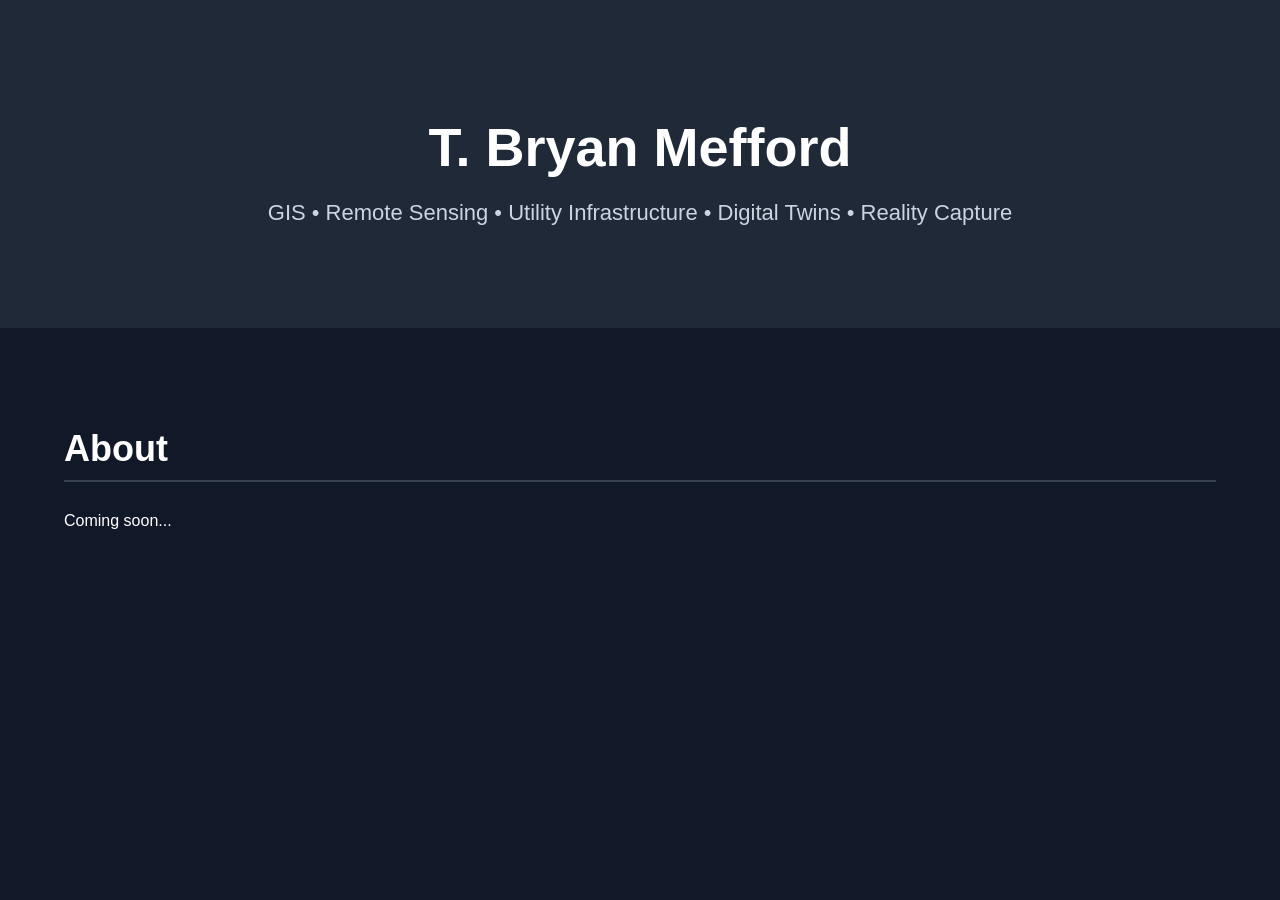
==== index.html @ 76da5a2f "Update index.html" ====
<!DOCTYPE html>
<html lang="en">
<head>
<meta charset="UTF-8">
<meta name="viewport" content="width=device-width, initial-scale=1.0">

<title>T. Bryan Mefford | GIS Portfolio</title>

<style>

body{
    margin:0;
    font-family:Arial, Helvetica, sans-serif;
    background:#111827;
    color:white;
}

header{
    background:#1f2937;
    padding:80px 20px;
    text-align:center;
}

header h1{
    font-size:54px;
    margin-bottom:15px;
}

header p{
    font-size:22px;
    color:#cbd5e1;
}

section{
    width:90%;
    max-width:1200px;
    margin:auto;
    padding:70px 0;
}

h2{
    font-size:36px;
    border-bottom:2px solid #374151;
    padding-bottom:10px;
}

</style>

</head>

<body>

<header>

<h1>T. Bryan Mefford</h1>

<p>
GIS • Remote Sensing • Utility Infrastructure • Digital Twins • Reality Capture
</p>

</header>

<section>

<h2>About</h2>

<p>
Coming soon...
</p>

</section>

</body>

</html>
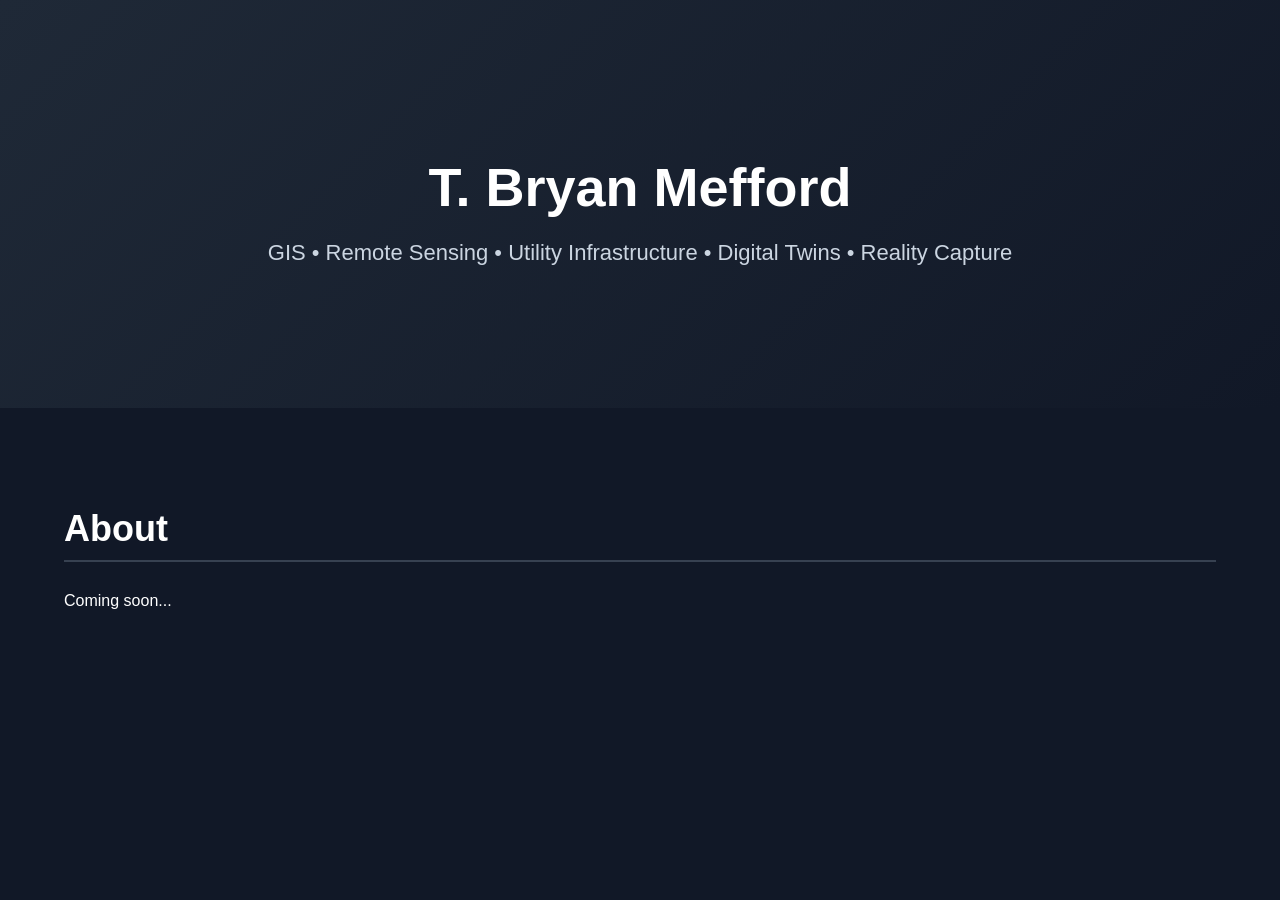
==== commit 9186b964: "Update index.html" ====
--- a/index.html
+++ b/index.html
@@ -16,8 +16,8 @@
 }
 
 header{
-    background:#1f2937;
-    padding:80px 20px;
+    background:linear-gradient(135deg,#1f2937,#111827);
+    padding:120px 20px;
     text-align:center;
 }
 
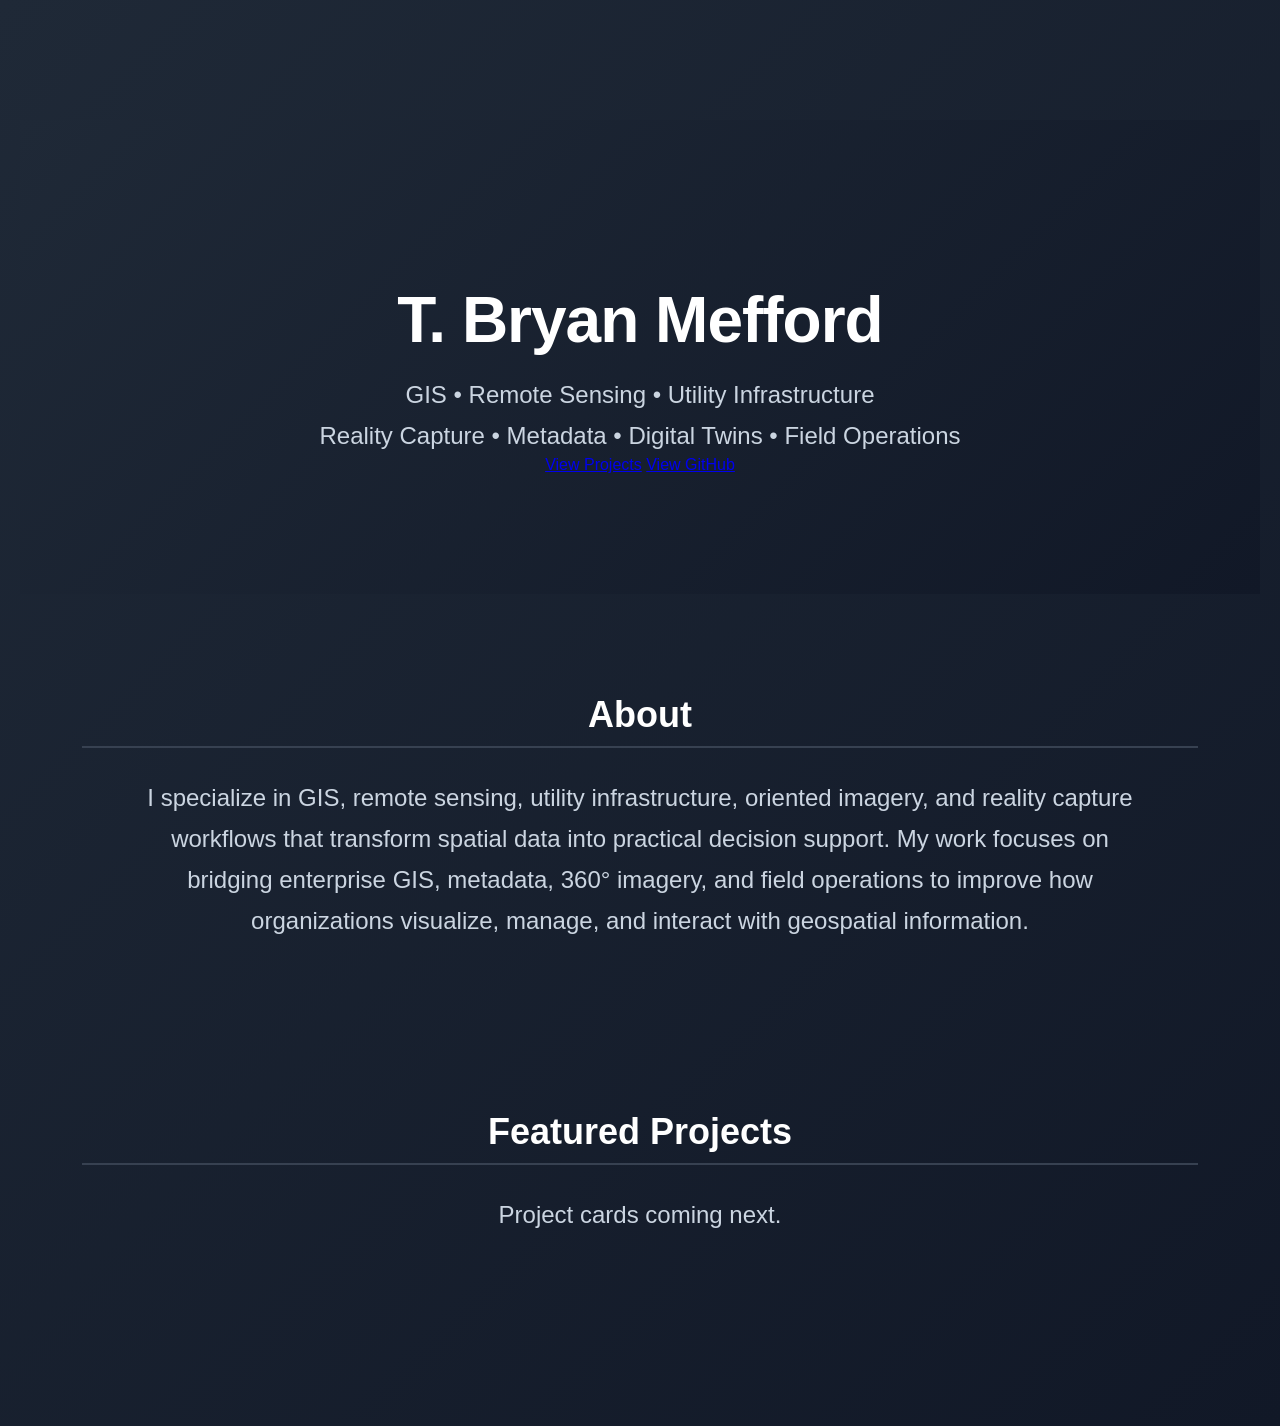
==== commit 3e78e4b2: "Build initial portfolio homepage" ====
--- a/index.html
+++ b/index.html
@@ -22,13 +22,45 @@
 }
 
 header h1{
-    font-size:54px;
-    margin-bottom:15px;
+    font-size:64px;
+    margin-bottom:18px;
+    font-weight:700;
+    letter-spacing:-1px;
 }
 
 header p{
-    font-size:22px;
+    .subtitle{
+    font-weight:600;
+}
+
+.tagline{
+    margin-top:18px;
+    color:#93c5fd;
+}
+
+.hero-buttons{
+    margin-top:35px;
+}
+
+.hero-buttons a{
+    display:inline-block;
+    margin:10px;
+    padding:14px 26px;
+    border:1px solid #60a5fa;
+    border-radius:8px;
+    color:white;
+    text-decoration:none;
+    font-weight:600;
+}
+
+.hero-buttons a:hover{
+    background:#2563eb;
+}
+    font-size:24px;
     color:#cbd5e1;
+    max-width:1000px;
+    margin:auto;
+    line-height:1.7;
 }
 
 section{
@@ -52,20 +84,41 @@
 
 <header>
 
+<header>
+
 <h1>T. Bryan Mefford</h1>
 
-<p>
-GIS • Remote Sensing • Utility Infrastructure • Digital Twins • Reality Capture
+<p class="subtitle">
+GIS • Remote Sensing • Utility Infrastructure
 </p>
+
+<p class="tagline">
+Reality Capture • Metadata • Digital Twins • Field Operations
+</p>
+
+<div class="hero-buttons">
+  <a href="#projects">View Projects</a>
+  <a href="https://github.com/TBMeffordGIS" target="_blank">View GitHub</a>
+</div>
 
 </header>
 
-<section>
+<section id="about">
 
 <h2>About</h2>
 
 <p>
-Coming soon...
+I specialize in GIS, remote sensing, utility infrastructure, oriented imagery, and reality capture workflows that transform spatial data into practical decision support. My work focuses on bridging enterprise GIS, metadata, 360° imagery, and field operations to improve how organizations visualize, manage, and interact with geospatial information.
+</p>
+
+</section>
+
+<section id="projects">
+
+<h2>Featured Projects</h2>
+
+<p>
+Project cards coming next.
 </p>
 
 </section>
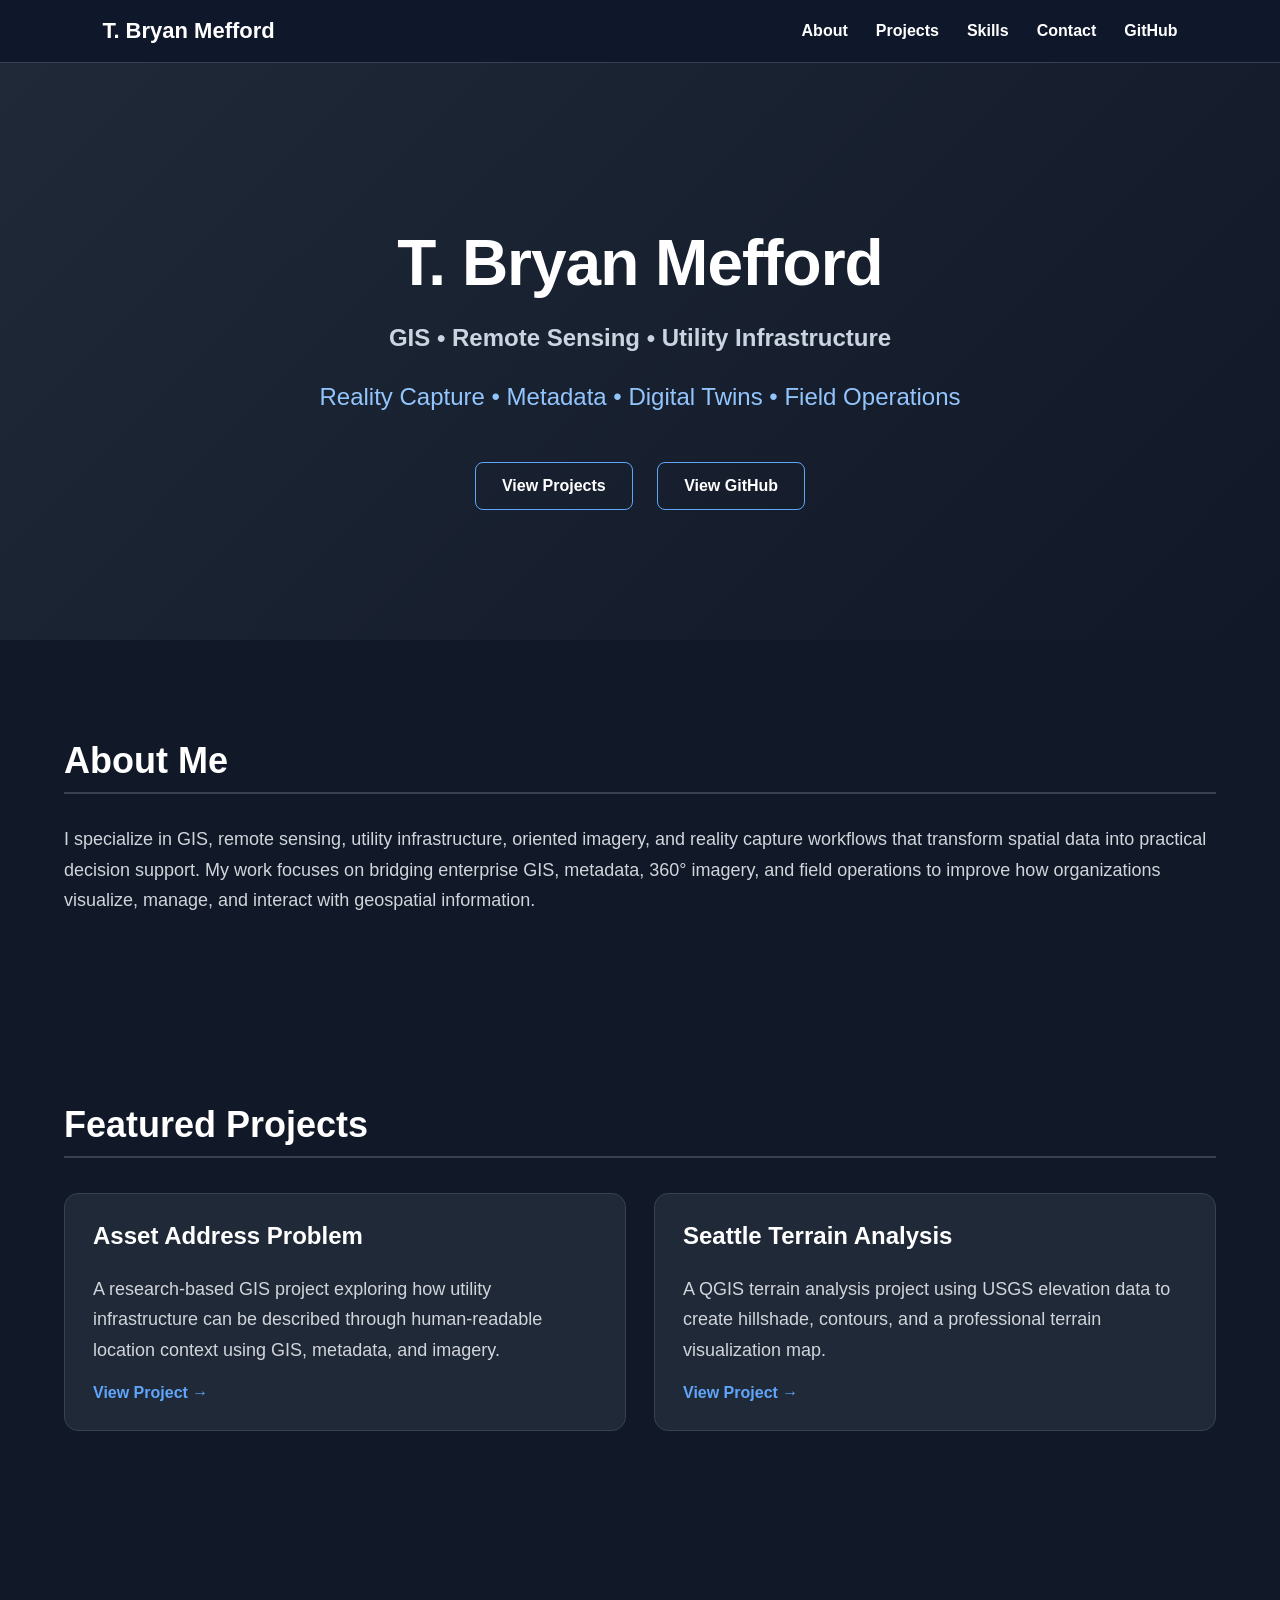
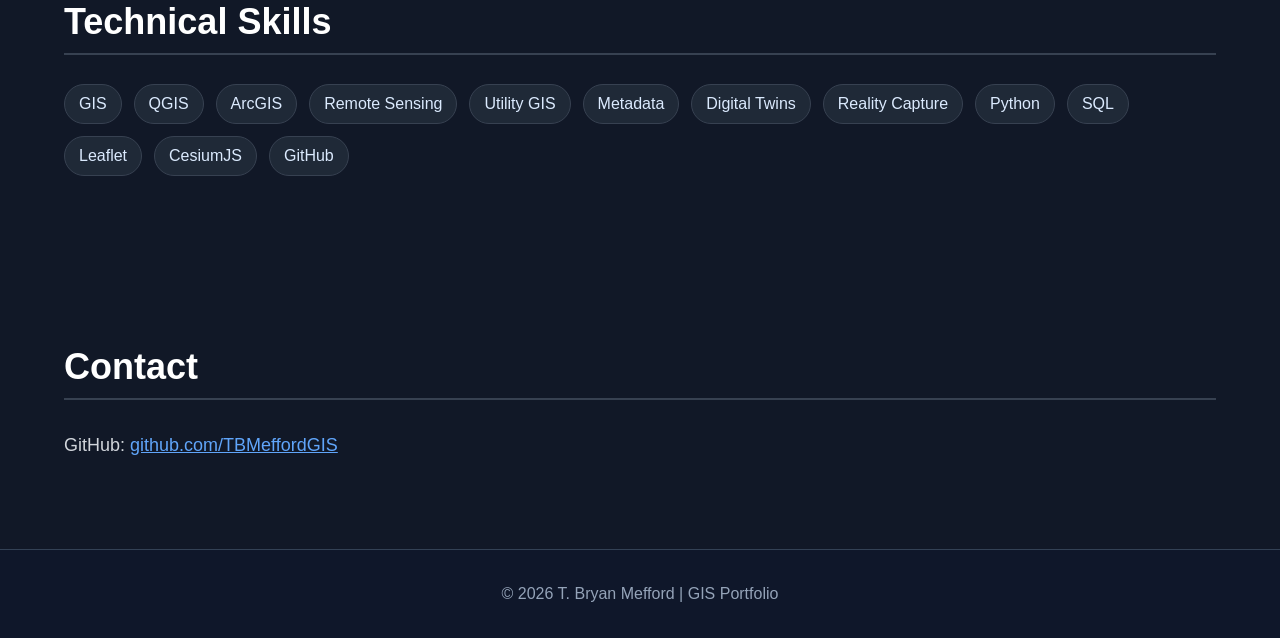
==== commit 6036b77d: "Update index.html" ====
--- a/index.html
+++ b/index.html
@@ -7,12 +7,46 @@
 <title>T. Bryan Mefford | GIS Portfolio</title>
 
 <style>
-
 body{
     margin:0;
     font-family:Arial, Helvetica, sans-serif;
     background:#111827;
     color:white;
+}
+
+nav{
+    position:sticky;
+    top:0;
+    background:#0f172a;
+    display:flex;
+    justify-content:space-between;
+    align-items:center;
+    padding:18px 8%;
+    z-index:1000;
+    border-bottom:1px solid #334155;
+}
+
+nav .logo{
+    font-size:22px;
+    font-weight:bold;
+}
+
+nav ul{
+    list-style:none;
+    display:flex;
+    gap:28px;
+    margin:0;
+    padding:0;
+}
+
+nav a{
+    color:white;
+    text-decoration:none;
+    font-weight:600;
+}
+
+nav a:hover{
+    color:#60a5fa;
 }
 
 header{
@@ -29,7 +63,14 @@
 }
 
 header p{
-    .subtitle{
+    font-size:24px;
+    color:#cbd5e1;
+    max-width:1000px;
+    margin:auto;
+    line-height:1.7;
+}
+
+.subtitle{
     font-weight:600;
 }
 
@@ -56,12 +97,6 @@
 .hero-buttons a:hover{
     background:#2563eb;
 }
-    font-size:24px;
-    color:#cbd5e1;
-    max-width:1000px;
-    margin:auto;
-    line-height:1.7;
-}
 
 section{
     width:90%;
@@ -76,53 +111,157 @@
     padding-bottom:10px;
 }
 
+p{
+    font-size:18px;
+    line-height:1.7;
+    color:#d1d5db;
+}
+
+.project-grid{
+    display:grid;
+    grid-template-columns:repeat(auto-fit,minmax(280px,1fr));
+    gap:28px;
+    margin-top:35px;
+}
+
+.project-card{
+    background:#1f2937;
+    border:1px solid #374151;
+    border-radius:14px;
+    padding:28px;
+}
+
+.project-card h3{
+    margin-top:0;
+    font-size:24px;
+    color:white;
+}
+
+.project-card a{
+    color:#60a5fa;
+    font-weight:bold;
+    text-decoration:none;
+}
+
+.skills{
+    display:flex;
+    flex-wrap:wrap;
+    gap:12px;
+    margin-top:25px;
+}
+
+.skills span{
+    background:#1f2937;
+    border:1px solid #374151;
+    padding:10px 14px;
+    border-radius:999px;
+    color:#dbeafe;
+}
+
+footer{
+    background:#0f172a;
+    text-align:center;
+    padding:35px 20px;
+    color:#94a3b8;
+    border-top:1px solid #334155;
+}
 </style>
 
 </head>
 
 <body>
 
+<nav>
+    <div class="logo">T. Bryan Mefford</div>
+    <ul>
+        <li><a href="#about">About</a></li>
+        <li><a href="#projects">Projects</a></li>
+        <li><a href="#skills">Skills</a></li>
+        <li><a href="#contact">Contact</a></li>
+        <li><a href="https://github.com/TBMeffordGIS" target="_blank">GitHub</a></li>
+    </ul>
+</nav>
+
 <header>
-
-<header>
-
-<h1>T. Bryan Mefford</h1>
-
-<p class="subtitle">
-GIS • Remote Sensing • Utility Infrastructure
-</p>
-
-<p class="tagline">
-Reality Capture • Metadata • Digital Twins • Field Operations
-</p>
-
-<div class="hero-buttons">
-  <a href="#projects">View Projects</a>
-  <a href="https://github.com/TBMeffordGIS" target="_blank">View GitHub</a>
-</div>
-
+    <h1>T. Bryan Mefford</h1>
+
+    <p class="subtitle">
+        GIS • Remote Sensing • Utility Infrastructure
+    </p>
+
+    <p class="tagline">
+        Reality Capture • Metadata • Digital Twins • Field Operations
+    </p>
+
+    <div class="hero-buttons">
+        <a href="#projects">View Projects</a>
+        <a href="https://github.com/TBMeffordGIS" target="_blank">View GitHub</a>
+    </div>
 </header>
 
 <section id="about">
-
-<h2>About</h2>
-
-<p>
-I specialize in GIS, remote sensing, utility infrastructure, oriented imagery, and reality capture workflows that transform spatial data into practical decision support. My work focuses on bridging enterprise GIS, metadata, 360° imagery, and field operations to improve how organizations visualize, manage, and interact with geospatial information.
-</p>
-
+    <h2>About Me</h2>
+
+    <p>
+        I specialize in GIS, remote sensing, utility infrastructure, oriented imagery, and reality capture workflows that transform spatial data into practical decision support. My work focuses on bridging enterprise GIS, metadata, 360° imagery, and field operations to improve how organizations visualize, manage, and interact with geospatial information.
+    </p>
 </section>
 
 <section id="projects">
-
-<h2>Featured Projects</h2>
-
-<p>
-Project cards coming next.
-</p>
-
-</section>
+    <h2>Featured Projects</h2>
+
+    <div class="project-grid">
+
+        <div class="project-card">
+            <h3>Asset Address Problem</h3>
+            <p>
+                A research-based GIS project exploring how utility infrastructure can be described through human-readable location context using GIS, metadata, and imagery.
+            </p>
+            <a href="Asset-Address-Problem/">View Project →</a>
+        </div>
+
+        <div class="project-card">
+            <h3>Seattle Terrain Analysis</h3>
+            <p>
+                A QGIS terrain analysis project using USGS elevation data to create hillshade, contours, and a professional terrain visualization map.
+            </p>
+            <a href="Seattle-Terrain-Analysis/">View Project →</a>
+        </div>
+
+    </div>
+</section>
+
+<section id="skills">
+    <h2>Technical Skills</h2>
+
+    <div class="skills">
+        <span>GIS</span>
+        <span>QGIS</span>
+        <span>ArcGIS</span>
+        <span>Remote Sensing</span>
+        <span>Utility GIS</span>
+        <span>Metadata</span>
+        <span>Digital Twins</span>
+        <span>Reality Capture</span>
+        <span>Python</span>
+        <span>SQL</span>
+        <span>Leaflet</span>
+        <span>CesiumJS</span>
+        <span>GitHub</span>
+    </div>
+</section>
+
+<section id="contact">
+    <h2>Contact</h2>
+
+    <p>
+        GitHub: <a href="https://github.com/TBMeffordGIS" target="_blank" style="color:#60a5fa;">github.com/TBMeffordGIS</a>
+    </p>
+</section>
+
+<footer>
+    © 2026 T. Bryan Mefford | GIS Portfolio
+</footer>
 
 </body>
-
 </html>
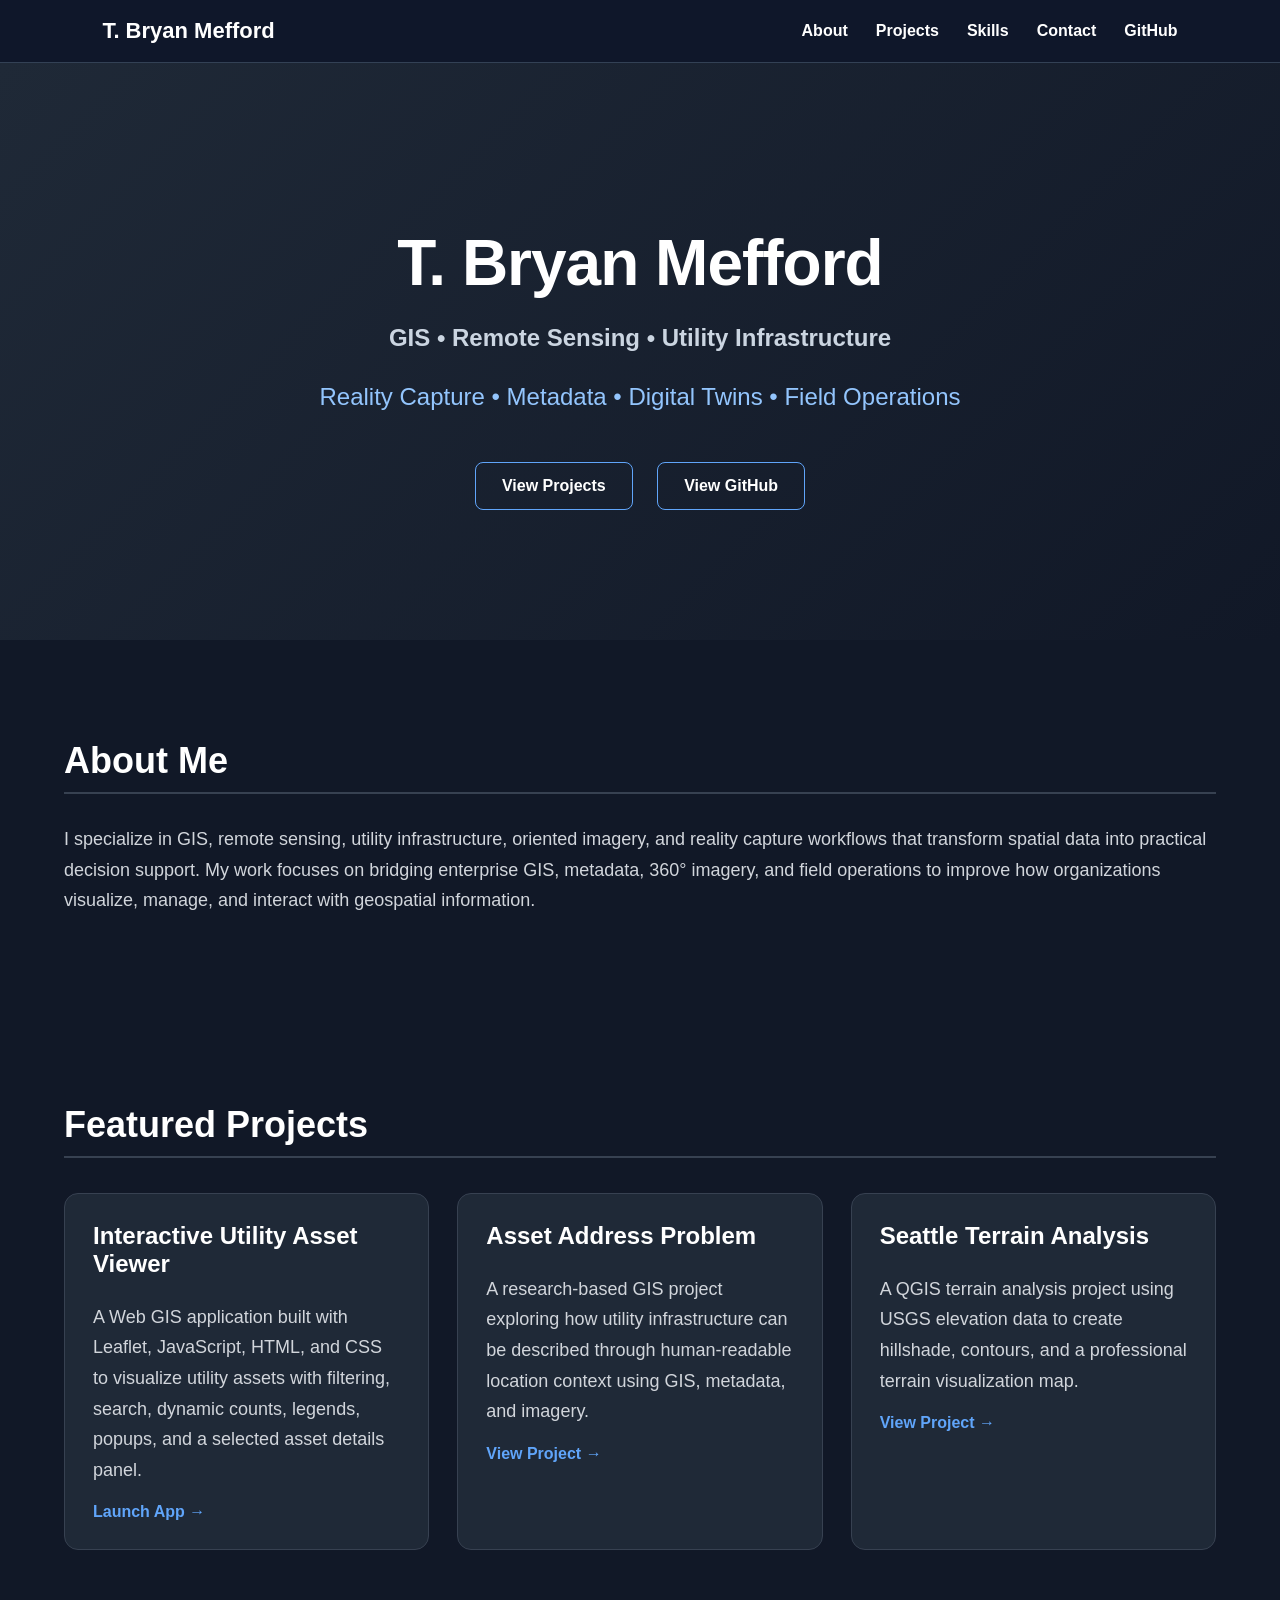
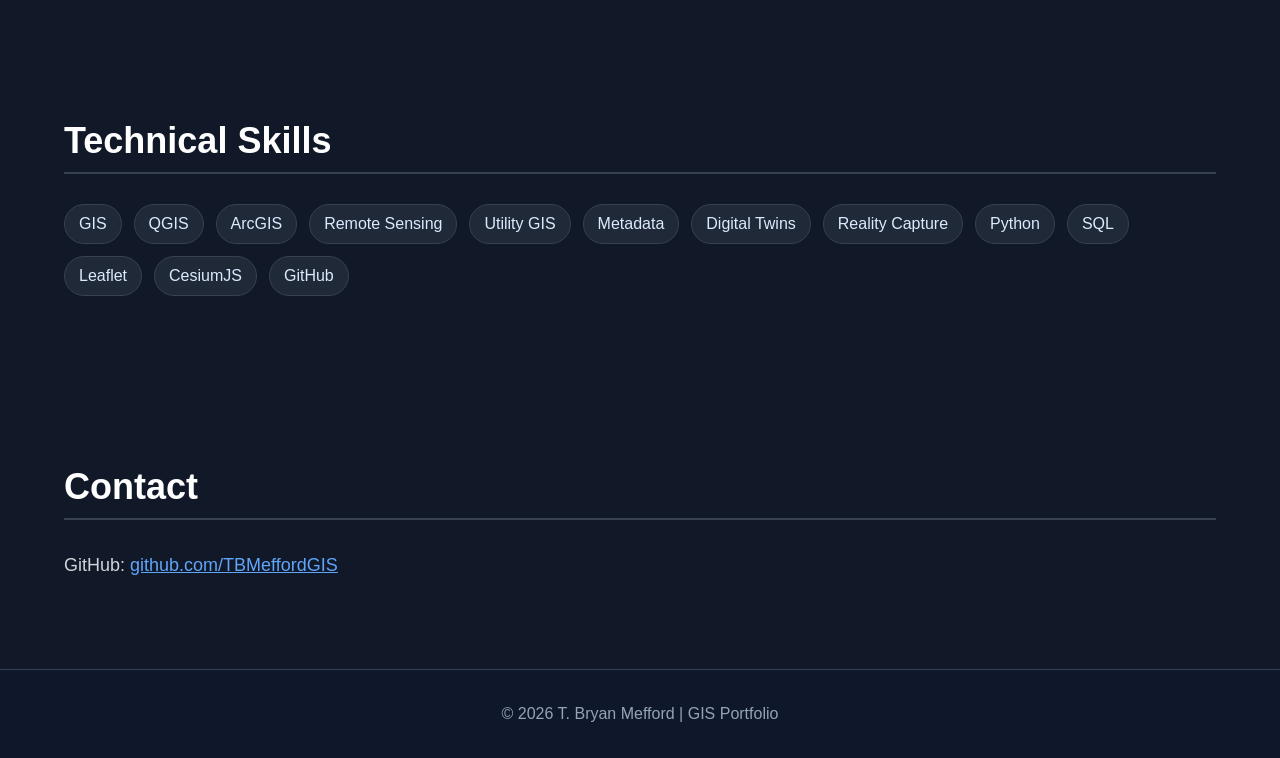
==== commit 414781c8: "Add Interactive Utility Asset Viewer to portfolio" ====
--- a/index.html
+++ b/index.html
@@ -212,23 +212,32 @@
 
     <div class="project-grid">
 
-        <div class="project-card">
-            <h3>Asset Address Problem</h3>
-            <p>
-                A research-based GIS project exploring how utility infrastructure can be described through human-readable location context using GIS, metadata, and imagery.
-            </p>
-            <a href="Asset-Address-Problem/">View Project →</a>
-        </div>
-
-        <div class="project-card">
-            <h3>Seattle Terrain Analysis</h3>
-            <p>
-                A QGIS terrain analysis project using USGS elevation data to create hillshade, contours, and a professional terrain visualization map.
-            </p>
-            <a href="Seattle-Terrain-Analysis/">View Project →</a>
-        </div>
-
-    </div>
+       <div class="project-card">
+           <h3>Interactive Utility Asset Viewer</h3>
+        <p>
+            A Web GIS application built with Leaflet, JavaScript, HTML, and CSS to visualize utility assets with filtering, search, dynamic counts, legends, popups, and a selected asset details panel.
+        </p>
+        <a href="Interactive-Utility-Asset-Viewer/">Launch App →</a>
+    </div>
+
+    <div class="project-card">
+        <h3>Asset Address Problem</h3>
+        <p>
+            A research-based GIS project exploring how utility infrastructure can be described through human-readable location context using GIS, metadata, and imagery.
+        </p>
+        <a href="Asset-Address-Problem/">View Project →</a>
+    </div>
+
+    <div class="project-card">
+        <h3>Seattle Terrain Analysis</h3>
+        <p>
+            A QGIS terrain analysis project using USGS elevation data to create hillshade, contours, and a professional terrain visualization map.
+        </p>
+        <a href="Seattle-Terrain-Analysis/">View Project →</a>
+    </div>
+
+</div>
+    
 </section>
 
 <section id="skills">
